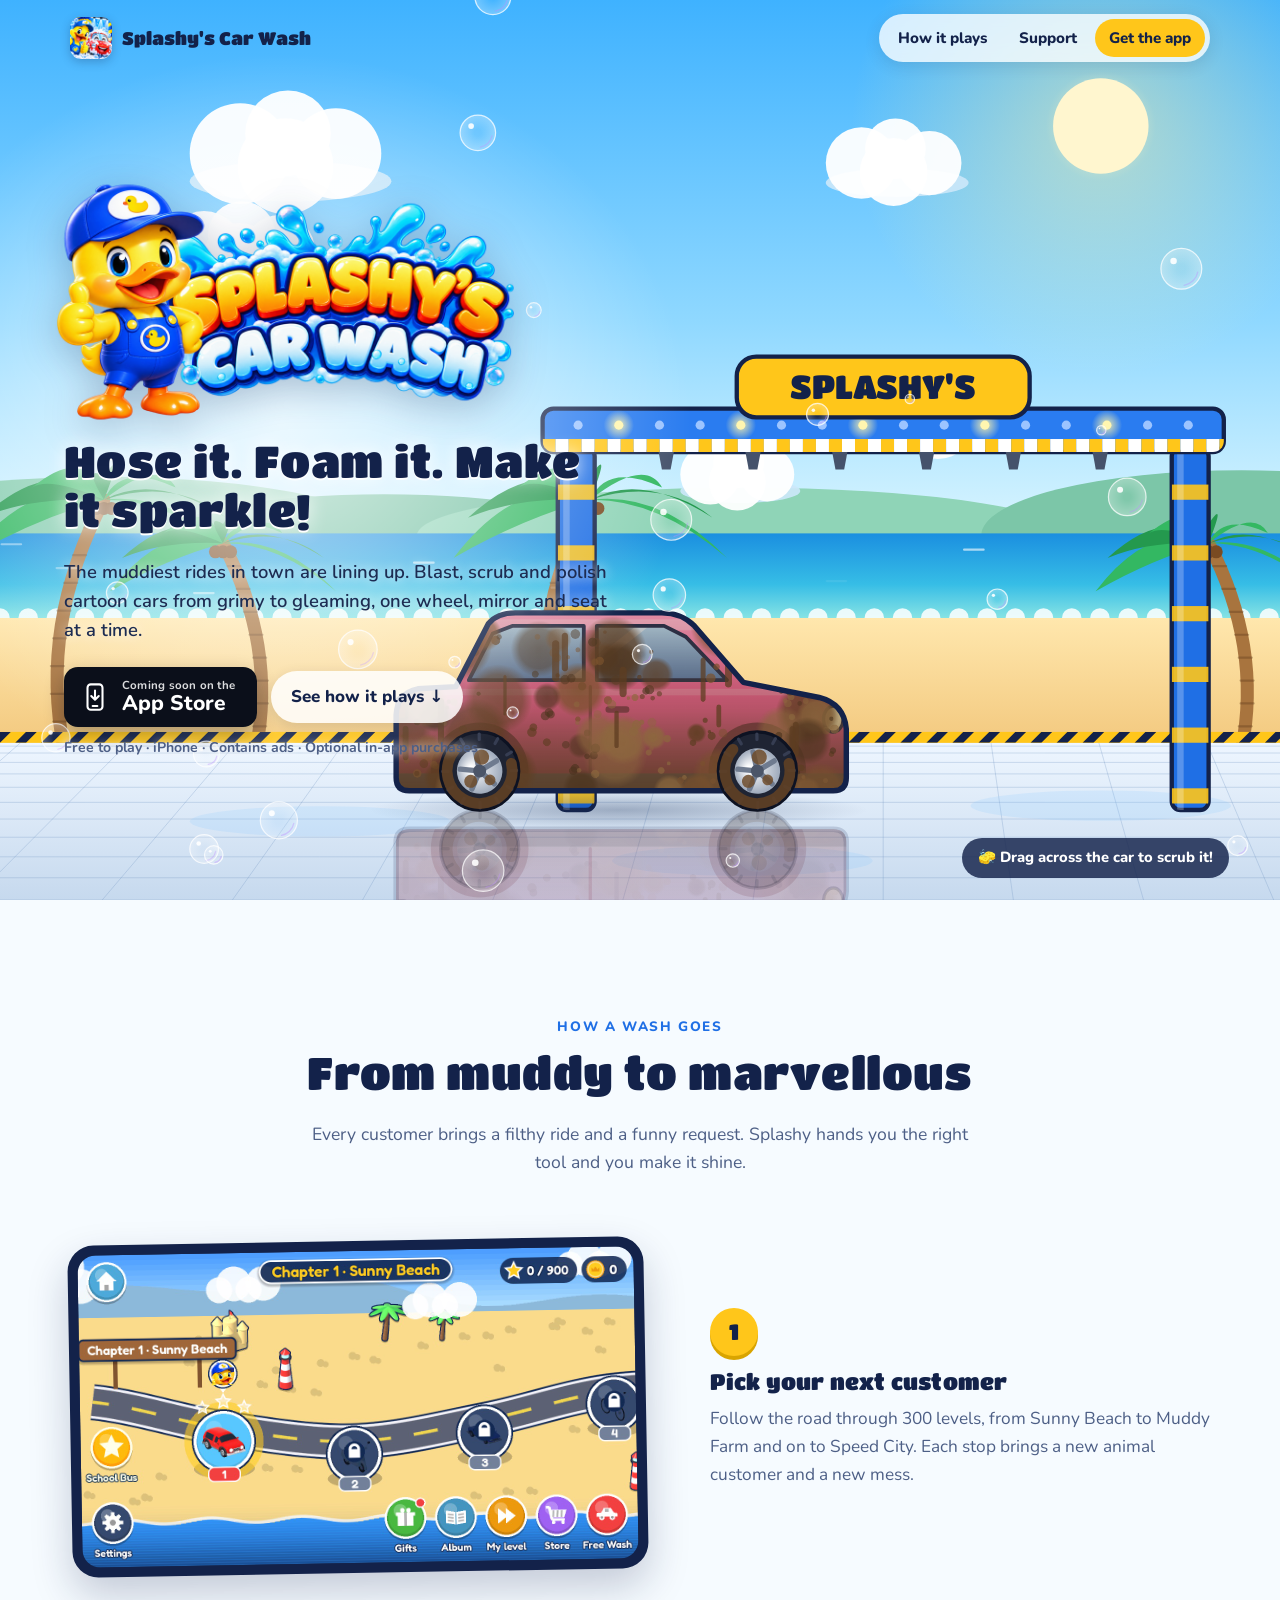
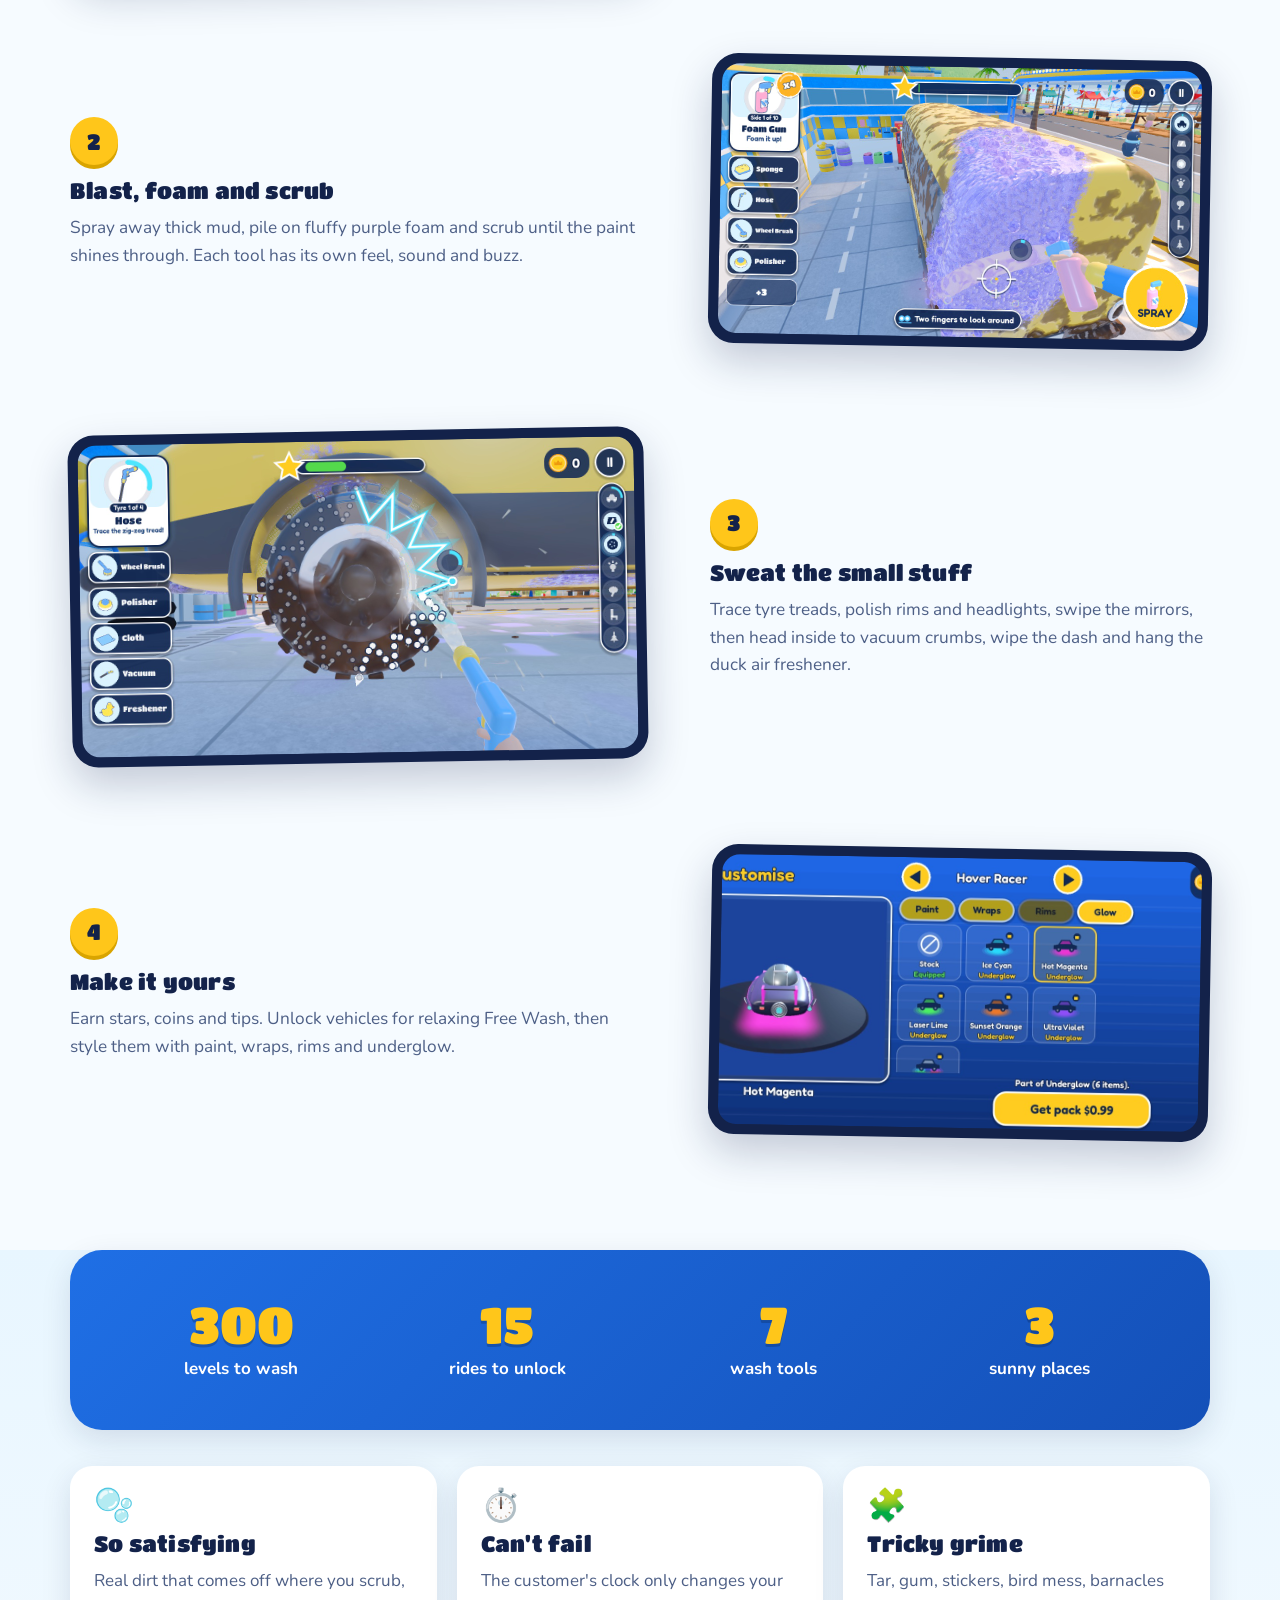
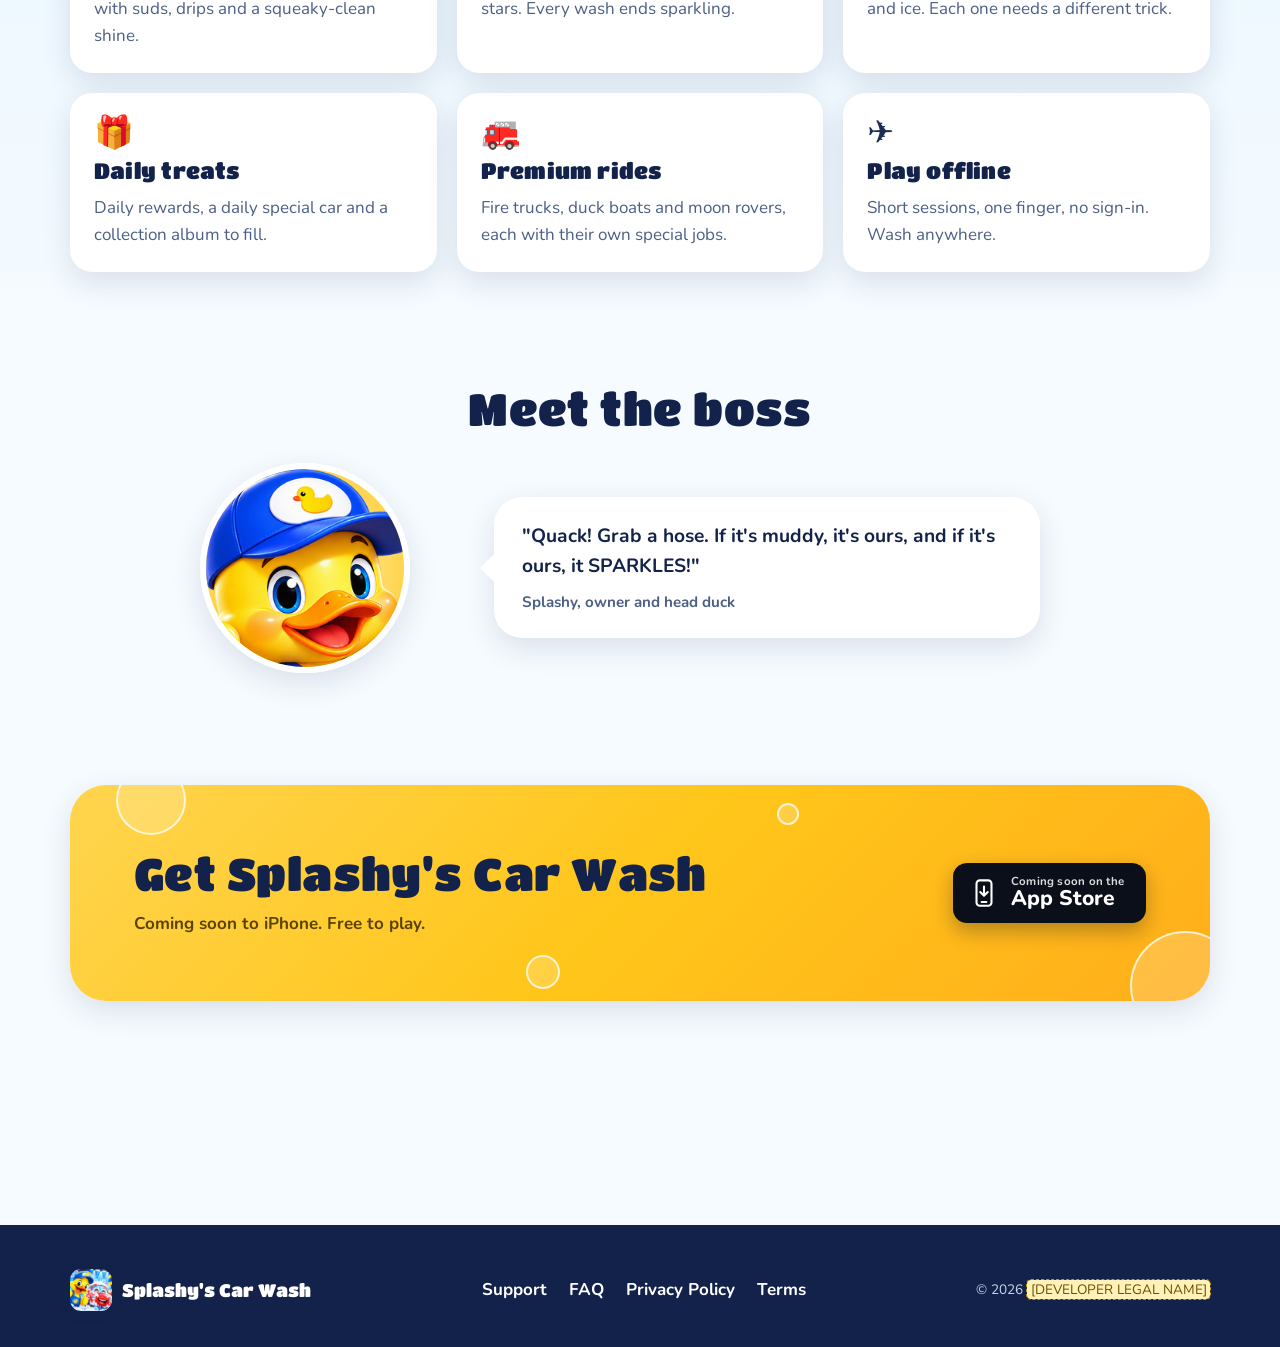
==== index.html @ 8ca3194f "Splashy's Car Wash site: landing, support, privacy, terms" ====
<!doctype html>
<html lang="en">
<head>
  <meta charset="utf-8">
  <meta name="viewport" content="width=device-width, initial-scale=1, viewport-fit=cover">
  <title>Splashy's Car Wash</title>
  <meta name="description" content="Hose, foam and scrub muddy cartoon cars until they sparkle. 300 levels, funny animal customers and a rubber-duck boss who loves a good shine. Coming soon to iPhone.">
  <meta name="theme-color" content="#3fb2ff">
  <meta property="og:type" content="website">
  <meta property="og:title" content="Splashy's Car Wash">
  <meta property="og:description" content="Hose, foam and scrub muddy cartoon cars until they sparkle. Coming soon to iPhone.">
  <meta property="og:image" content="/assets/img/shot-title.jpg">
  <meta name="twitter:card" content="summary_large_image">
  <!-- When the app is live, add: <meta name="apple-itunes-app" content="app-id=YOUR_APP_ID"> -->
  <link rel="icon" href="assets/img/favicon-64.png" type="image/png">
  <link rel="apple-touch-icon" href="assets/img/app-icon-180.png">
  <link rel="preconnect" href="https://fonts.googleapis.com">
  <link rel="preconnect" href="https://fonts.gstatic.com" crossorigin>
  <link href="https://fonts.googleapis.com/css2?family=Nunito:wght@600;700;800&family=Titan+One&display=swap" rel="stylesheet">
  <link rel="stylesheet" href="assets/css/site.css">
</head>
<body>
  <a class="skip" href="#main">Skip to content</a>

  <header class="site-header">
    <div class="wrap">
      <a class="brand" href="./"><img src="assets/img/app-icon-180.png" alt="" width="42" height="42"><span>Splashy's Car Wash</span></a>
      <nav class="nav" aria-label="Main">
        <a class="nav-hide-sm" href="#how">How it plays</a>
        <a href="support.html">Support</a>
        <a class="nav-cta" href="#get">Get the app</a>
      </nav>
    </div>
  </header>

  <main id="main">
    <!-- HERO: the <canvas> is an animated, interactive car wash (assets/js/wash.js) -->
    <section class="hero" aria-labelledby="hero-title">
      <canvas id="wash-scene" aria-hidden="true"></canvas>
      <div class="hero__content">
        <img class="hero__logo" src="assets/img/logo.png" width="960" height="540" alt="Splashy's Car Wash, with Splashy the rubber duck giving a thumbs up">
        <h1 id="hero-title">Hose it. Foam it. Make it sparkle!</h1>
        <p class="hero__lead">The muddiest rides in town are lining up. Blast, scrub and polish cartoon cars from grimy to gleaming, one wheel, mirror and seat at a time.</p>
        <div class="cta-row">
          <!-- PLACEHOLDER: replace with Apple's official "Download on the App Store" badge
               and set href to https://apps.apple.com/app/idYOUR_APP_ID once the app is live. -->
          <a class="store-btn" href="#get" aria-label="Coming soon on the App Store">
            <svg viewBox="0 0 32 32" aria-hidden="true" fill="none" stroke="currentColor" stroke-width="2.2" stroke-linecap="round" stroke-linejoin="round"><rect x="8" y="2.5" width="16" height="27" rx="3.5"/><path d="M16 9v10m-4-4 4 4 4-4M13.5 25.5h5"/></svg>
            <span><small>Coming soon on the</small><strong>App Store</strong></span>
          </a>
          <a class="btn-ghost" href="#how">See how it plays ↓</a>
        </div>
        <p class="meta">Free to play · iPhone · Contains ads · Optional in-app purchases</p>
      </div>
      <div class="scrub-hint" aria-hidden="true">🧽 Drag across the car to scrub it!</div>
    </section>

    <section class="section" id="how" aria-labelledby="how-title">
      <div class="wrap">
        <div class="section-head">
          <span class="eyebrow">How a wash goes</span>
          <h2 id="how-title">From muddy to marvellous</h2>
          <p>Every customer brings a filthy ride and a funny request. Splashy hands you the right tool and you make it shine.</p>
        </div>
        <div class="flow">
          <article class="step">
            <figure class="step__shot"><img src="assets/img/shot-map.jpg" width="1280" height="720" alt="The level map: a winding beach road with level 1 unlocked and Splashy's pin" loading="lazy"></figure>
            <div>
              <div class="step__num">1</div>
              <h3>Pick your next customer</h3>
              <p>Follow the road through 300 levels, from Sunny Beach to Muddy Farm and on to Speed City. Each stop brings a new animal customer and a new mess.</p>
            </div>
          </article>
          <article class="step">
            <figure class="step__shot"><img src="assets/img/shot-foam.jpg" width="1280" height="720" alt="Spraying purple foam over a muddy school bus" loading="lazy"></figure>
            <div>
              <div class="step__num">2</div>
              <h3>Blast, foam and scrub</h3>
              <p>Spray away thick mud, pile on fluffy purple foam and scrub until the paint shines through. Each tool has its own feel, sound and buzz.</p>
            </div>
          </article>
          <article class="step">
            <figure class="step__shot"><img src="assets/img/shot-wheel.jpg" width="1280" height="720" alt="Tracing a zig-zag tyre tread with the hose in a close-up" loading="lazy"></figure>
            <div>
              <div class="step__num">3</div>
              <h3>Sweat the small stuff</h3>
              <p>Trace tyre treads, polish rims and headlights, swipe the mirrors, then head inside to vacuum crumbs, wipe the dash and hang the duck air freshener.</p>
            </div>
          </article>
          <article class="step">
            <figure class="step__shot"><img src="assets/img/shot-style.jpg" width="1280" height="720" alt="The customise screen with a hover racer glowing hot magenta" loading="lazy"></figure>
            <div>
              <div class="step__num">4</div>
              <h3>Make it yours</h3>
              <p>Earn stars, coins and tips. Unlock vehicles for relaxing Free Wash, then style them with paint, wraps, rims and underglow.</p>
            </div>
          </article>
        </div>
      </div>
    </section>

    <section class="section section--tint" aria-label="At a glance">
      <div class="wrap">
        <div class="stats">
          <div class="stat"><b>300</b><span>levels to wash</span></div>
          <div class="stat"><b>15</b><span>rides to unlock</span></div>
          <div class="stat"><b>7</b><span>wash tools</span></div>
          <div class="stat"><b>3</b><span>sunny places</span></div>
        </div>
        <div class="features">
          <div class="feature"><div class="ico">🫧</div><h3>So satisfying</h3><p>Real dirt that comes off where you scrub, with suds, drips and a squeaky-clean shine.</p></div>
          <div class="feature"><div class="ico">⏱️</div><h3>Can't fail</h3><p>The customer's clock only changes your stars. Every wash ends sparkling.</p></div>
          <div class="feature"><div class="ico">🧩</div><h3>Tricky grime</h3><p>Tar, gum, stickers, bird mess, barnacles and ice. Each one needs a different trick.</p></div>
          <div class="feature"><div class="ico">🎁</div><h3>Daily treats</h3><p>Daily rewards, a daily special car and a collection album to fill.</p></div>
          <div class="feature"><div class="ico">🚒</div><h3>Premium rides</h3><p>Fire trucks, duck boats and moon rovers, each with their own special jobs.</p></div>
          <div class="feature"><div class="ico">✈️</div><h3>Play offline</h3><p>Short sessions, one finger, no sign-in. Wash anywhere.</p></div>
        </div>
      </div>
    </section>

    <section class="section" aria-labelledby="splashy-title">
      <div class="wrap">
        <h2 id="splashy-title" class="section-head" style="margin-bottom:28px">Meet the boss</h2>
        <div class="splashy">
          <img src="assets/img/splashy.png" width="256" height="256" alt="Splashy, a yellow rubber duck in a blue cap and overalls" loading="lazy">
          <blockquote class="bubble">"Quack! Grab a hose. If it's muddy, it's ours, and if it's ours, it SPARKLES!"<cite>Splashy, owner and head duck</cite></blockquote>
        </div>
      </div>
    </section>

    <section class="section" id="get" aria-labelledby="get-title">
      <div class="wrap">
        <div class="cta-band">
          <div class="bubbles" aria-hidden="true">
            <i style="width:70px;height:70px;left:4%;top:-20px"></i><i style="width:34px;height:34px;left:40%;bottom:12px"></i><i style="width:110px;height:110px;right:-30px;bottom:-40px"></i><i style="width:22px;height:22px;left:62%;top:18px"></i>
          </div>
          <div>
            <h2 id="get-title">Get Splashy's Car Wash</h2>
            <p>Coming soon to iPhone. Free to play.</p>
          </div>
          <!-- PLACEHOLDER: same official badge + App Store link as the hero. -->
          <a class="store-btn" href="#get" aria-label="Coming soon on the App Store">
            <svg viewBox="0 0 32 32" aria-hidden="true" fill="none" stroke="currentColor" stroke-width="2.2" stroke-linecap="round" stroke-linejoin="round"><rect x="8" y="2.5" width="16" height="27" rx="3.5"/><path d="M16 9v10m-4-4 4 4 4-4M13.5 25.5h5"/></svg>
            <span><small>Coming soon on the</small><strong>App Store</strong></span>
          </a>
        </div>
      </div>
    </section>
  </main>

  <footer class="site-footer">
    <div class="wrap">
      <div class="brand" style="color:#fff"><img src="assets/img/app-icon-180.png" alt="" width="42" height="42"><span>Splashy's Car Wash</span></div>
      <nav class="footer-links" aria-label="Footer">
        <a href="support.html">Support</a>
        <a href="support.html#faq">FAQ</a>
        <a href="support.html#privacy">Privacy Policy</a>
        <a href="support.html#terms">Terms</a>
      </nav>
      <small>© 2026 <span class="todo">[DEVELOPER LEGAL NAME]</span></small>
    </div>
  </footer>

  <script src="assets/js/wash.js" defer></script>
</body>
</html>
---- assets/css/site.css ----
/* Splashy's Car Wash: marketing + support site. Shared by index.html and support.html. */

:root {
  --navy: #13224a;
  --ink: #1d2c52;
  --muted: #4d5f86;
  --blue: #1f6fe5;
  --blue-deep: #1450b8;
  --sky: #43b6ff;
  --sky-pale: #e8f6ff;
  --yellow: #ffc61a;
  --orange: #ff8a1f;
  --lilac: #b692f6;
  --paper: #f6fbff;
  --card: #ffffff;
  --line: #d6e5f5;
  --radius: 22px;
  --shadow: 0 10px 30px rgba(19, 34, 74, 0.12);
  --display: "Titan One", "Arial Rounded MT Bold", system-ui, sans-serif;
  --body: "Nunito", system-ui, -apple-system, "Segoe UI", sans-serif;
  color-scheme: light;
}

*, *::before, *::after { box-sizing: border-box; }
html { scroll-behavior: smooth; -webkit-text-size-adjust: 100%; }
@media (prefers-reduced-motion: reduce) { html { scroll-behavior: auto; } }
body {
  margin: 0;
  background: var(--paper);
  color: var(--ink);
  font: 17px/1.6 var(--body);
  overflow-x: hidden;
}
img { max-width: 100%; height: auto; display: block; }
a { color: var(--blue); }
a:hover { color: var(--blue-deep); }
h1, h2, h3 { font-family: var(--display); font-weight: 400; color: var(--navy); line-height: 1.12; margin: 0 0 0.5em; letter-spacing: 0.01em; }
h2 { font-size: clamp(1.9rem, 4vw, 2.8rem); }
h3 { font-size: 1.35rem; }
p { margin: 0 0 1em; }
.wrap { width: min(1140px, 100% - 32px); margin-inline: auto; }
.skip { position: absolute; left: -999px; top: 8px; background: var(--navy); color: #fff; padding: 8px 14px; border-radius: 10px; z-index: 50; }
.skip:focus { left: 12px; }
:focus-visible { outline: 3px solid var(--orange); outline-offset: 3px; border-radius: 6px; }

/* Placeholder values to fill in before launch: grep for class="todo" */
.todo { background: #fff1b8; outline: 1px dashed #c99700; border-radius: 4px; padding: 0 0.25em; color: #6b4e00; }

/* ---------------------------------------------------------------- header */
.site-header {
  position: absolute; inset: 0 0 auto; z-index: 20; padding: 14px 0;
}
.site-header--solid { position: sticky; top: 0; background: rgba(246, 251, 255, 0.9); backdrop-filter: blur(10px); -webkit-backdrop-filter: blur(10px); border-bottom: 1px solid var(--line); padding: 10px 0; }
.site-header .wrap { display: flex; align-items: center; justify-content: space-between; gap: 12px; }
.brand { display: inline-flex; align-items: center; gap: 10px; text-decoration: none; color: var(--navy); font-family: var(--display); font-size: 1.15rem; }
.brand img { width: 42px; height: 42px; border-radius: 11px; box-shadow: 0 3px 10px rgba(19, 34, 74, 0.25); }
.nav { display: flex; align-items: center; gap: 4px; background: rgba(255, 255, 255, 0.78); backdrop-filter: blur(8px); -webkit-backdrop-filter: blur(8px); border-radius: 999px; padding: 5px; box-shadow: 0 4px 16px rgba(19, 34, 74, 0.12); }
.nav a { text-decoration: none; color: var(--navy); font-weight: 800; font-size: 0.95rem; padding: 7px 14px; border-radius: 999px; }
.nav a:hover, .nav a[aria-current="page"] { background: var(--sky-pale); }
.nav .nav-cta { background: var(--yellow); }
.nav .nav-cta:hover { background: #ffd54f; }
.nav a { white-space: nowrap; }
@media (max-width: 560px) {
  .brand span { display: none; }
  .nav a { padding: 7px 11px; font-size: 0.9rem; }
  .nav .nav-hide-sm { display: none; }
}

/* ---------------------------------------------------------------- hero */
.hero {
  position: relative;
  isolation: isolate;
  overflow: hidden;
  min-height: max(100svh, 660px);
  display: flex;
  align-items: center;
  background: linear-gradient(#3fb2ff, #d9f5ff 62%, #eef6ff);
  touch-action: pan-y;
}
.hero canvas { position: absolute; inset: 0; width: 100%; height: 100%; z-index: -2; display: block; }
.hero::before {
  content: ""; position: absolute; z-index: -1; pointer-events: none;
  left: -10vw; top: 6%; width: 64vw; height: 82%;
  background: radial-gradient(closest-side, rgba(255, 255, 255, 0.72), rgba(255, 255, 255, 0));
}
.hero__content { width: min(560px, 46vw); margin-left: max(16px, 5vw); padding: 104px 0 72px; }
.hero__logo { width: min(460px, 100%); margin: 0 0 6px -10px; filter: drop-shadow(0 8px 18px rgba(19, 34, 74, 0.25)); }
.hero h1 { font-size: clamp(2rem, 3.4vw, 3.1rem); text-shadow: 0 2px 0 #fff, 0 0 18px rgba(255, 255, 255, 0.9); }
.hero__lead { font-size: 1.15rem; font-weight: 600; color: var(--ink); max-width: 30em; text-shadow: 0 0 12px rgba(255, 255, 255, 0.95); }
.cta-row { display: flex; flex-wrap: wrap; align-items: center; gap: 14px; margin: 22px 0 10px; }
.meta { font-size: 0.88rem; font-weight: 700; color: var(--muted); text-shadow: 0 0 10px #fff; margin: 0; }
.scrub-hint {
  position: absolute; right: 4vw; bottom: 22px; z-index: 2; pointer-events: none;
  background: rgba(19, 34, 74, 0.82); color: #fff; font-weight: 800; font-size: 0.92rem;
  padding: 8px 16px; border-radius: 999px; transition: opacity 0.6s;
}
.hero.is-scrubbed .scrub-hint { opacity: 0; }

@media (max-width: 819px) {
  .hero { align-items: flex-start; min-height: 0; padding-bottom: clamp(360px, 72vw, 480px); }
  .hero::before { left: -20vw; top: 0; width: 140vw; height: 62%; }
  .hero__content { width: auto; margin: 0 16px; padding: 72px 0 0; text-align: center; }
  .hero__logo { margin: 0 auto 2px; width: min(290px, 78%); }
  .hero h1 { font-size: clamp(1.7rem, 7vw, 2.3rem); margin-bottom: 0.35em; }
  .hero__lead { margin-inline: auto; font-size: 1rem; line-height: 1.5; margin-bottom: 0; }
  .cta-row { justify-content: center; margin: 16px 0 8px; }
  .cta-row .btn-ghost { display: none; }
  .meta { font-size: 0.8rem; }
  .scrub-hint { right: 50%; transform: translateX(50%); bottom: 12px; font-size: 0.82rem; white-space: nowrap; }
}

/* ---------------------------------------------------------------- buttons */
/* Placeholder App Store button. Swap for Apple's official badge before launch:
   https://developer.apple.com/app-store/marketing/guidelines/ */
.store-btn {
  display: inline-flex; align-items: center; gap: 12px;
  background: #0b0f1a; color: #fff; text-decoration: none;
  padding: 10px 22px 10px 16px; border-radius: 14px; min-height: 60px;
  box-shadow: 0 8px 20px rgba(11, 15, 26, 0.3);
  transition: transform 0.15s, box-shadow 0.15s;
}
.store-btn:hover { color: #fff; transform: translateY(-2px); box-shadow: 0 12px 26px rgba(11, 15, 26, 0.35); }
.store-btn svg { width: 30px; height: 30px; flex: none; }
.store-btn small { display: block; font-size: 0.72rem; font-weight: 700; opacity: 0.85; line-height: 1.1; letter-spacing: 0.02em; }
.store-btn strong { display: block; font-size: 1.32rem; line-height: 1.1; font-weight: 800; }
.btn-ghost {
  display: inline-flex; align-items: center; gap: 8px; min-height: 52px; padding: 0 20px;
  border-radius: 999px; background: rgba(255, 255, 255, 0.85); color: var(--navy);
  font-weight: 800; text-decoration: none; box-shadow: 0 4px 14px rgba(19, 34, 74, 0.12);
}
.btn-ghost:hover { background: #fff; color: var(--navy); }

/* ---------------------------------------------------------------- sections */
.section { padding: clamp(64px, 9vw, 112px) 0; }
.section--tint { background: linear-gradient(180deg, var(--sky-pale), var(--paper)); }
.eyebrow { display: inline-block; font-weight: 800; font-size: 0.85rem; letter-spacing: 0.12em; text-transform: uppercase; color: var(--blue); margin-bottom: 10px; }
.section-head { text-align: center; max-width: 40em; margin: 0 auto clamp(36px, 6vw, 64px); }
.section-head p { color: var(--muted); font-size: 1.1rem; }

.flow { display: grid; gap: clamp(40px, 7vw, 84px); }
.step { display: grid; grid-template-columns: 1.15fr 1fr; gap: clamp(24px, 5vw, 64px); align-items: center; }
.step:nth-child(even) .step__shot { order: 2; }
.step__shot {
  margin: 0;
  border-radius: 26px; overflow: hidden; background: var(--navy); padding: 10px;
  box-shadow: 0 18px 40px rgba(19, 34, 74, 0.22); transform: rotate(-1deg);
}
.step:nth-child(even) .step__shot { transform: rotate(1deg); }
.step__shot img { border-radius: 18px; aspect-ratio: 16 / 9; object-fit: cover; width: 100%; }
.step__num {
  display: inline-grid; place-items: center; width: 48px; height: 48px; border-radius: 50%;
  background: var(--yellow); color: var(--navy); font-family: var(--display); font-size: 1.4rem;
  box-shadow: 0 4px 0 #d9a400; margin-bottom: 14px;
}
.step p { color: var(--muted); font-size: 1.08rem; }
@media (max-width: 819px) {
  .step { grid-template-columns: 1fr; }
  .step:nth-child(even) .step__shot { order: 0; }
}

.stats { background: linear-gradient(135deg, var(--blue), var(--blue-deep)); color: #fff; border-radius: 32px; padding: clamp(28px, 5vw, 48px); display: grid; grid-template-columns: repeat(4, 1fr); gap: 20px; box-shadow: var(--shadow); }
.stat { text-align: center; }
.stat b { display: block; font-family: var(--display); font-weight: 400; font-size: clamp(2.2rem, 5vw, 3.2rem); color: var(--yellow); line-height: 1; margin-bottom: 6px; text-shadow: 0 3px 0 rgba(0, 0, 0, 0.18); }
.stat span { font-weight: 700; }
@media (max-width: 719px) { .stats { grid-template-columns: repeat(2, 1fr); } }

.features { display: grid; grid-template-columns: repeat(3, 1fr); gap: 20px; margin-top: 36px; }
.feature { background: var(--card); border-radius: var(--radius); padding: 24px; box-shadow: var(--shadow); }
.feature .ico { font-size: 2rem; line-height: 1; margin-bottom: 10px; }
.feature p { color: var(--muted); margin: 0; }
@media (max-width: 899px) { .features { grid-template-columns: 1fr 1fr; } }
@media (max-width: 599px) { .features { grid-template-columns: 1fr; } }

.splashy { display: grid; grid-template-columns: auto 1fr; gap: clamp(20px, 4vw, 44px); align-items: center; max-width: 880px; margin: 0 auto; }
.splashy img { width: clamp(140px, 22vw, 210px); border-radius: 50%; background: radial-gradient(#fff6c9, var(--yellow)); border: 6px solid #fff; box-shadow: var(--shadow); }
.bubble { position: relative; background: #fff; border-radius: 28px; padding: 24px 28px; box-shadow: var(--shadow); font-size: 1.2rem; font-weight: 700; color: var(--navy); }
.bubble::before { content: ""; position: absolute; left: -14px; top: 50%; translate: 0 -50%; border: 14px solid transparent; border-left: 0; border-right-color: #fff; }
.bubble cite { display: block; margin-top: 8px; font-style: normal; font-size: 0.95rem; color: var(--muted); font-weight: 700; }
@media (max-width: 599px) {
  .splashy { grid-template-columns: 1fr; text-align: center; }
  .splashy img { margin: 0 auto; }
  .bubble::before { left: 50%; top: -14px; translate: -50% 0; border: 14px solid transparent; border-top: 0; border-bottom-color: #fff; }
}

.cta-band { background: linear-gradient(135deg, #ffd54f, var(--yellow) 50%, #ffae1a); border-radius: 36px; padding: clamp(32px, 6vw, 64px); display: grid; grid-template-columns: 1fr auto; align-items: center; gap: 24px; box-shadow: var(--shadow); position: relative; overflow: hidden; }
.cta-band h2 { margin-bottom: 0.25em; }
.cta-band p { margin: 0; font-weight: 700; color: #5a4300; }
.cta-band .bubbles { position: absolute; inset: 0; pointer-events: none; }
.cta-band .bubbles i { position: absolute; border-radius: 50%; border: 2px solid rgba(255, 255, 255, 0.75); background: rgba(255, 255, 255, 0.18); }
@media (max-width: 719px) { .cta-band { grid-template-columns: 1fr; text-align: center; } .cta-band .store-btn { justify-self: center; } }

/* ---------------------------------------------------------------- footer */
.site-footer { background: var(--navy); color: #c9d6f0; padding: 44px 0 36px; margin-top: clamp(64px, 9vw, 112px); }
.site-footer .wrap { display: flex; flex-wrap: wrap; align-items: center; justify-content: space-between; gap: 18px; }
.site-footer a { color: #fff; text-decoration: none; font-weight: 700; }
.site-footer a:hover { text-decoration: underline; color: #fff; }
.footer-links { display: flex; flex-wrap: wrap; gap: 8px 22px; }
.site-footer small { font-size: 0.85rem; }

/* ---------------------------------------------------------------- support page */
.page-hero { background: linear-gradient(180deg, #3fb2ff, #bfeaff 70%, var(--paper)); padding: clamp(48px, 8vw, 88px) 0 clamp(40px, 6vw, 64px); text-align: center; position: relative; overflow: hidden; }
.page-hero img { width: 120px; margin: 0 auto 12px; border-radius: 50%; background: radial-gradient(#fff6c9, var(--yellow)); border: 5px solid #fff; box-shadow: var(--shadow); }
.page-hero h1 { font-size: clamp(2.1rem, 5vw, 3.2rem); text-shadow: 0 2px 0 #fff; }
.page-hero p { font-size: 1.12rem; font-weight: 600; max-width: 34em; margin: 0 auto; }
.quick { display: grid; grid-template-columns: repeat(4, 1fr); gap: 16px; margin-top: -8px; }
.quick a { background: #fff; border-radius: var(--radius); padding: 20px; text-decoration: none; color: var(--navy); box-shadow: var(--shadow); font-weight: 800; transition: transform 0.15s; }
.quick a:hover { transform: translateY(-3px); color: var(--navy); }
.quick a .qi { display: block; font-size: 1.7rem; margin-bottom: 6px; }
.quick a small { display: block; font-weight: 600; color: var(--muted); font-size: 0.9rem; }
@media (max-width: 799px) { .quick { grid-template-columns: 1fr 1fr; } }

.contact-card { background: #fff; border-radius: 28px; padding: clamp(24px, 4vw, 40px); box-shadow: var(--shadow); display: grid; grid-template-columns: 1fr auto; gap: 20px; align-items: center; }
.contact-card ul { margin: 0.5em 0 0; padding-left: 1.2em; color: var(--muted); }
.btn-mail { display: inline-flex; align-items: center; min-height: 54px; padding: 0 26px; border-radius: 999px; background: var(--blue); color: #fff; font-weight: 800; text-decoration: none; box-shadow: 0 6px 0 var(--blue-deep); }
.btn-mail:hover { color: #fff; background: #2a7cf0; }
@media (max-width: 699px) { .contact-card { grid-template-columns: 1fr; } }

.faq { display: grid; gap: 12px; }
.faq details { background: #fff; border-radius: 18px; box-shadow: 0 4px 14px rgba(19, 34, 74, 0.08); border: 1px solid var(--line); }
.faq summary { cursor: pointer; list-style: none; padding: 18px 54px 18px 22px; font-weight: 800; color: var(--navy); position: relative; }
.faq summary::-webkit-details-marker { display: none; }
.faq summary::after { content: "+"; position: absolute; right: 20px; top: 50%; translate: 0 -50%; width: 28px; height: 28px; border-radius: 50%; background: var(--sky-pale); display: grid; place-items: center; font-size: 1.2rem; color: var(--blue); }
.faq details[open] summary::after { content: "−"; }
.faq .answer { padding: 0 22px 18px; color: var(--muted); }
.faq .answer p:last-child { margin-bottom: 0; }

.prose { max-width: 760px; margin-inline: auto; background: #fff; border-radius: 28px; padding: clamp(24px, 5vw, 52px); box-shadow: var(--shadow); }
.prose h2 { font-size: clamp(1.7rem, 3.4vw, 2.3rem); }
.prose h3 { margin-top: 1.6em; font-size: 1.2rem; }
.prose ul { padding-left: 1.3em; }
.prose li { margin-bottom: 0.35em; }
.prose .updated { color: var(--muted); font-weight: 700; font-size: 0.95rem; }
.tldr { background: var(--sky-pale); border-radius: 18px; padding: 18px 22px; margin: 1.2em 0 1.6em; }
.tldr ul { margin: 0; }
.section + .section { padding-top: 0; }
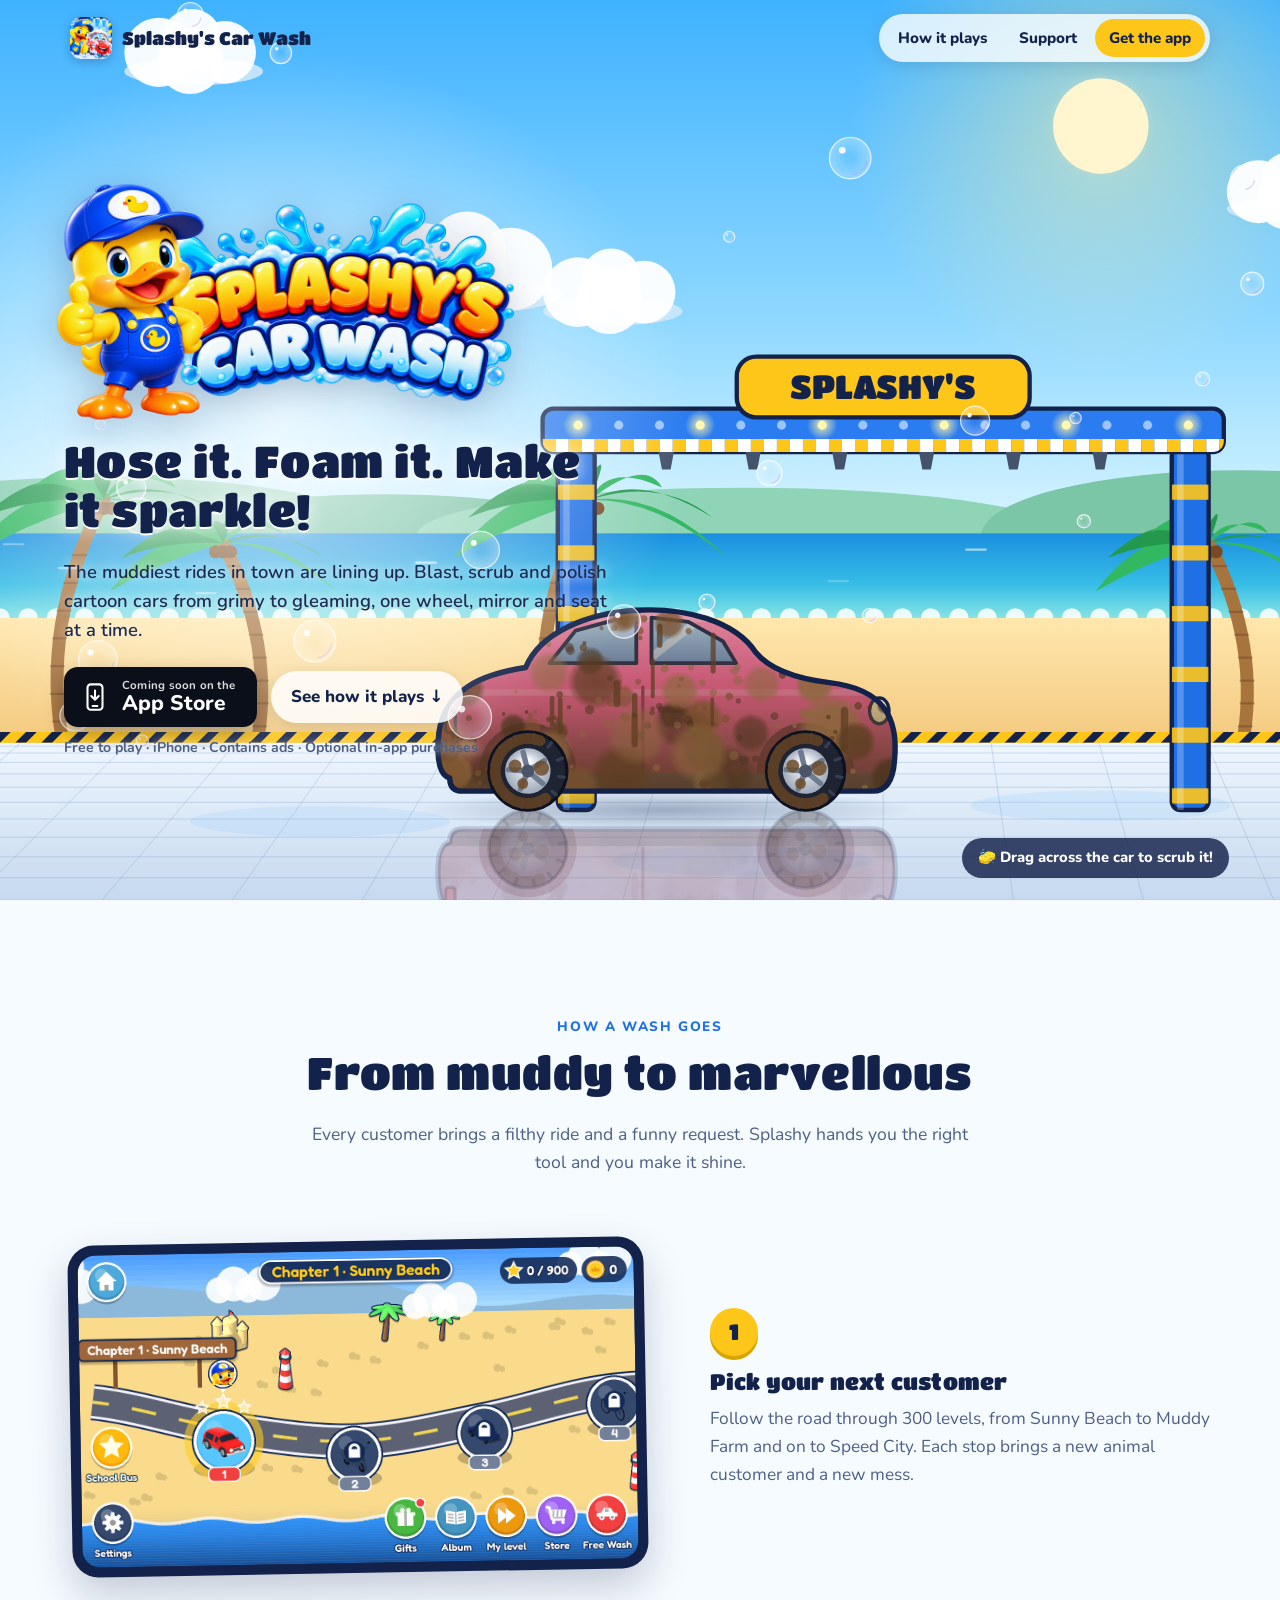
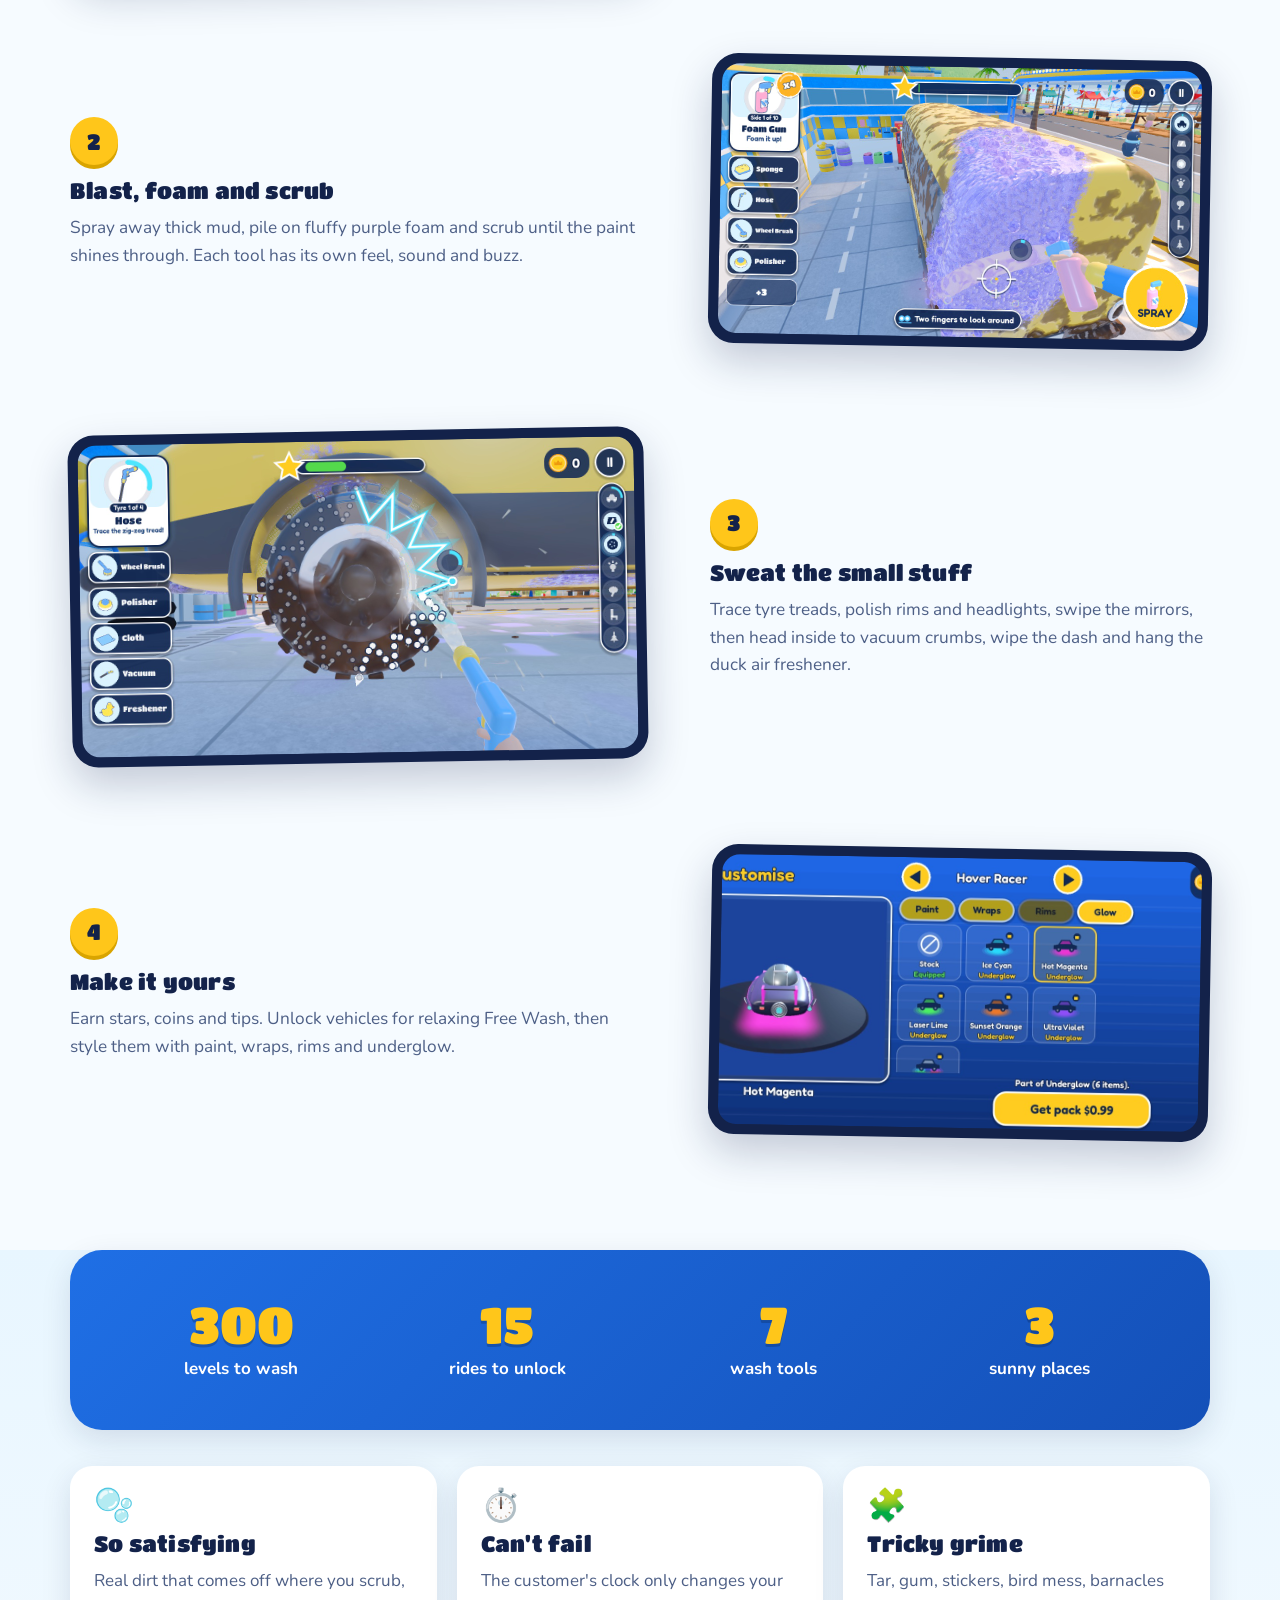
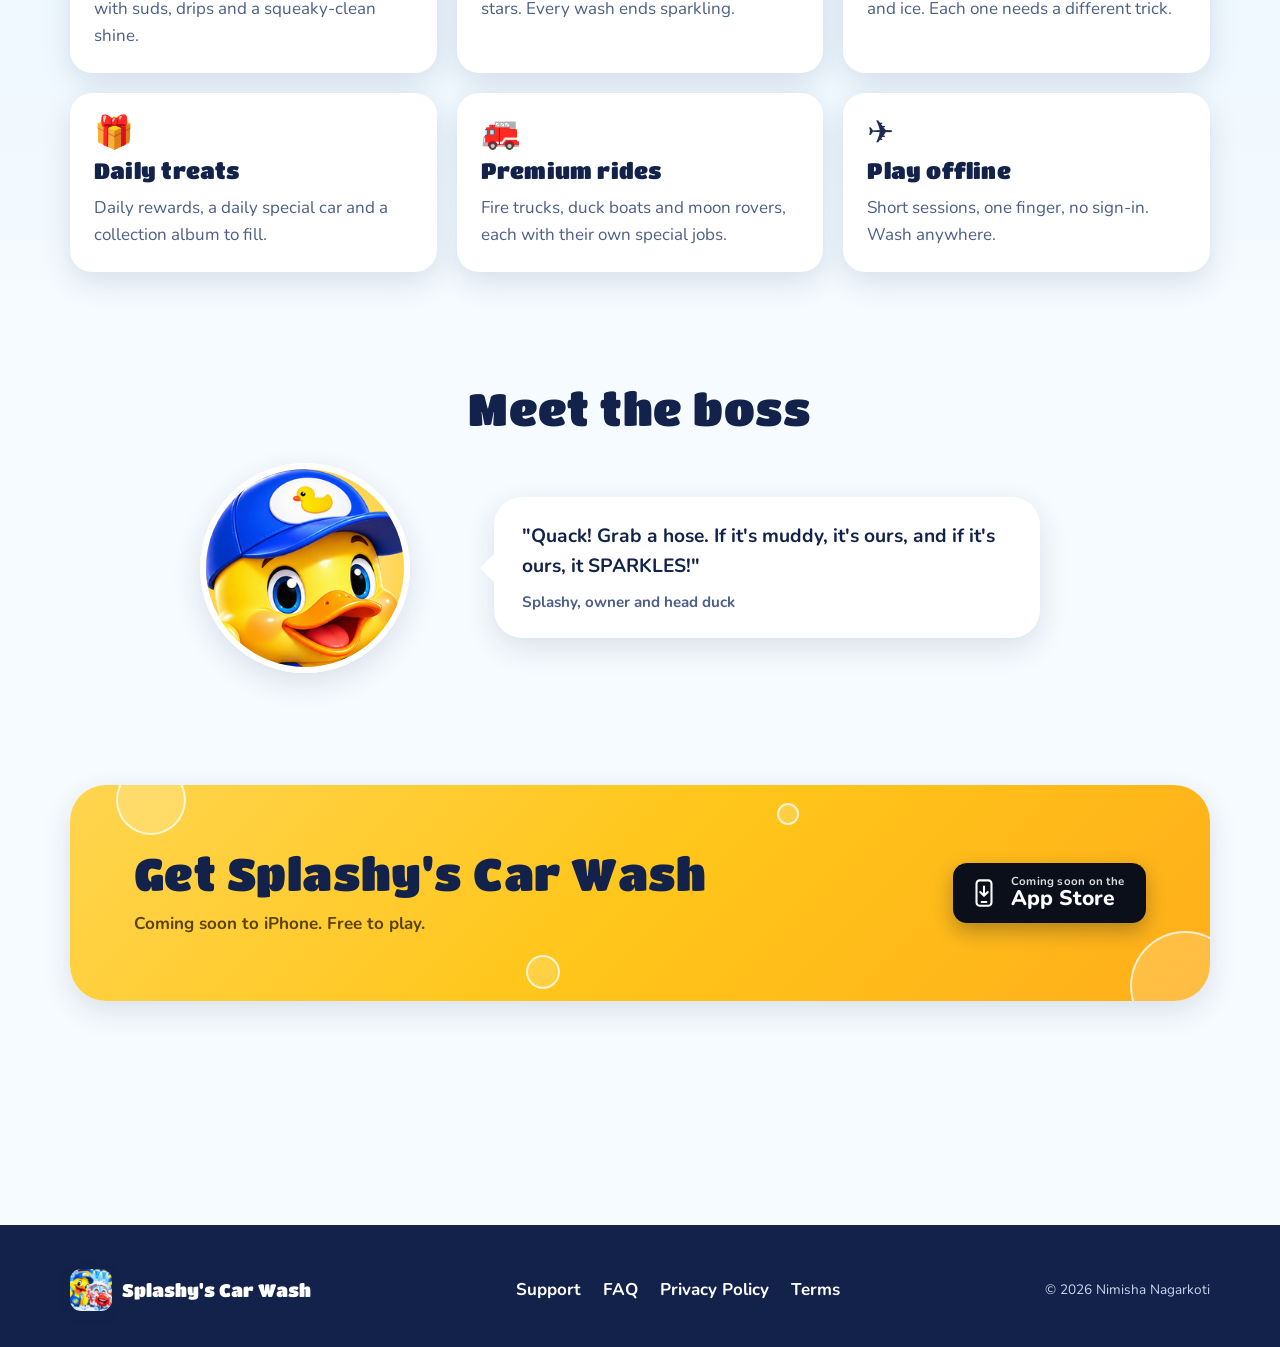
==== commit 55177f14: "Fill developer name, support email, app-ads.txt" ====
--- a/index.html
+++ b/index.html
@@ -157,7 +157,7 @@
         <a href="support.html#privacy">Privacy Policy</a>
         <a href="support.html#terms">Terms</a>
       </nav>
-      <small>© 2026 <span class="todo">[DEVELOPER LEGAL NAME]</span></small>
+      <small>© 2026 Nimisha Nagarkoti</small>
     </div>
   </footer>
 
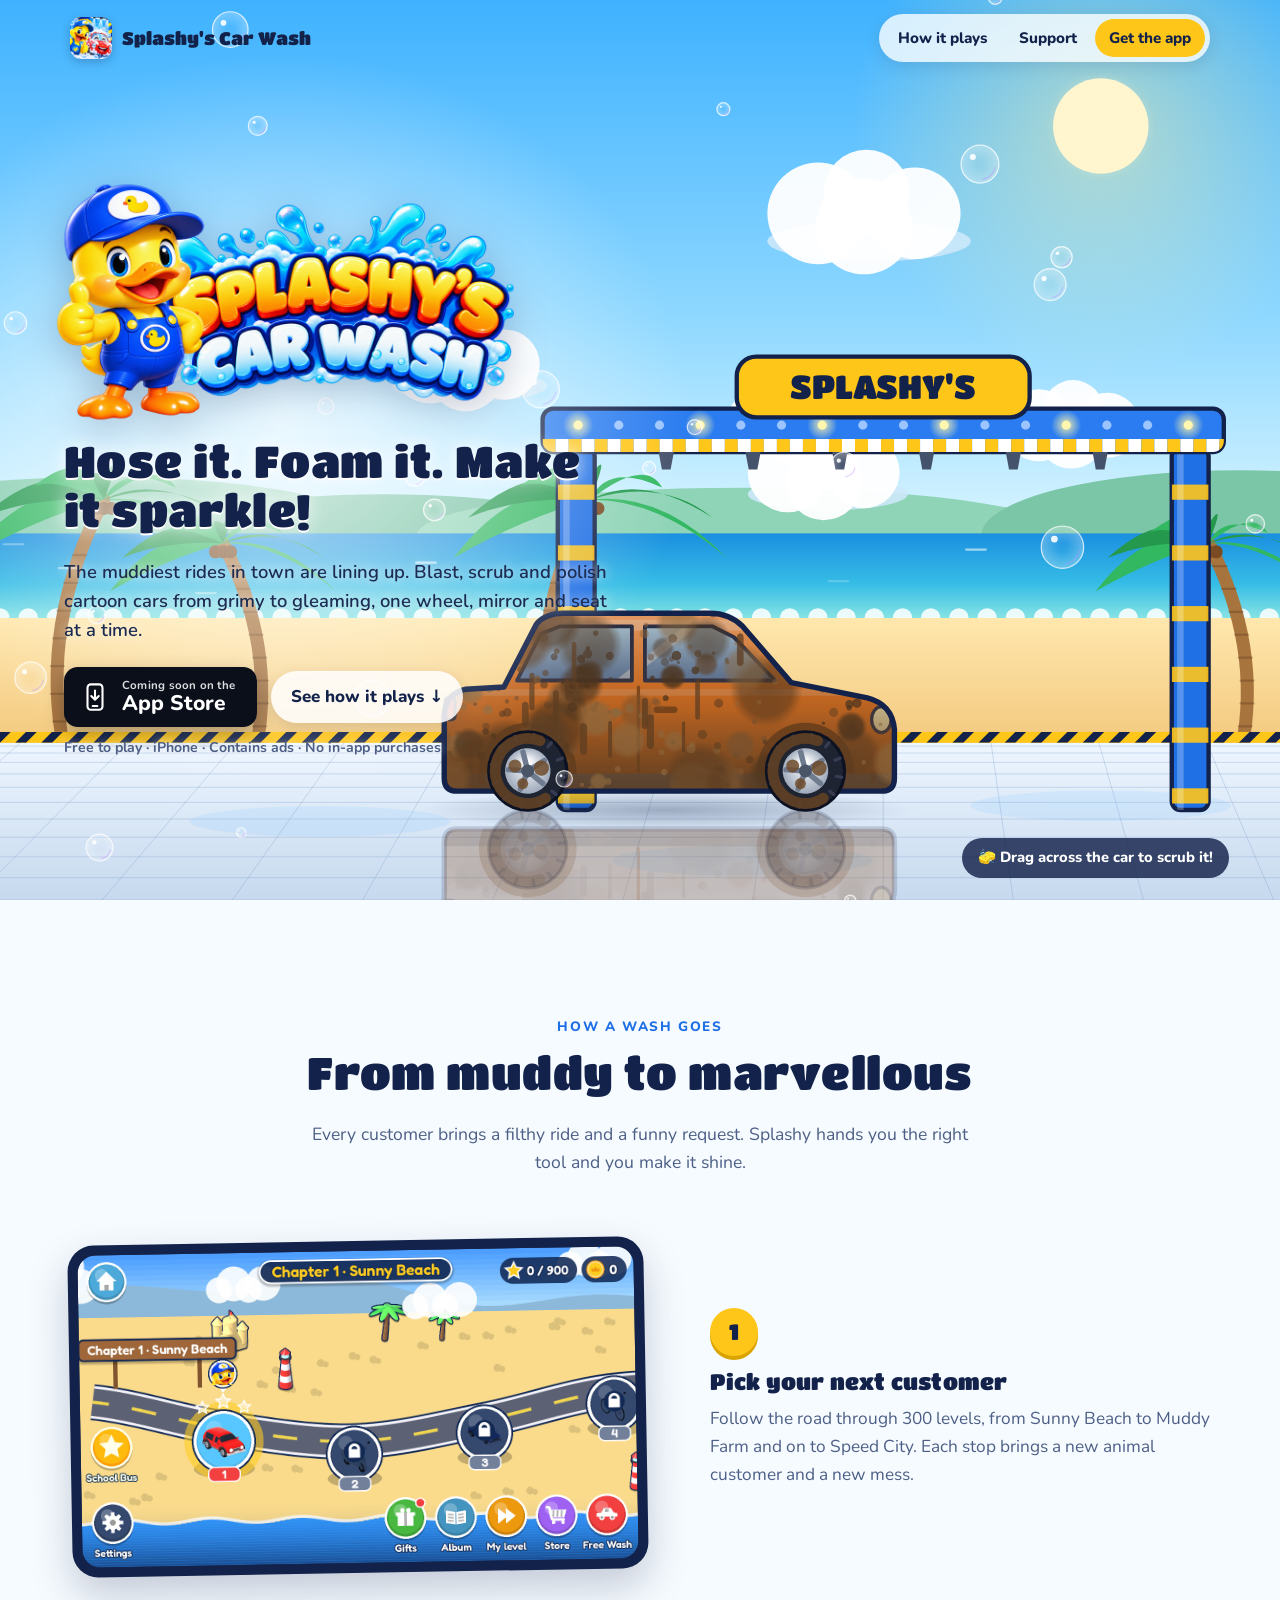
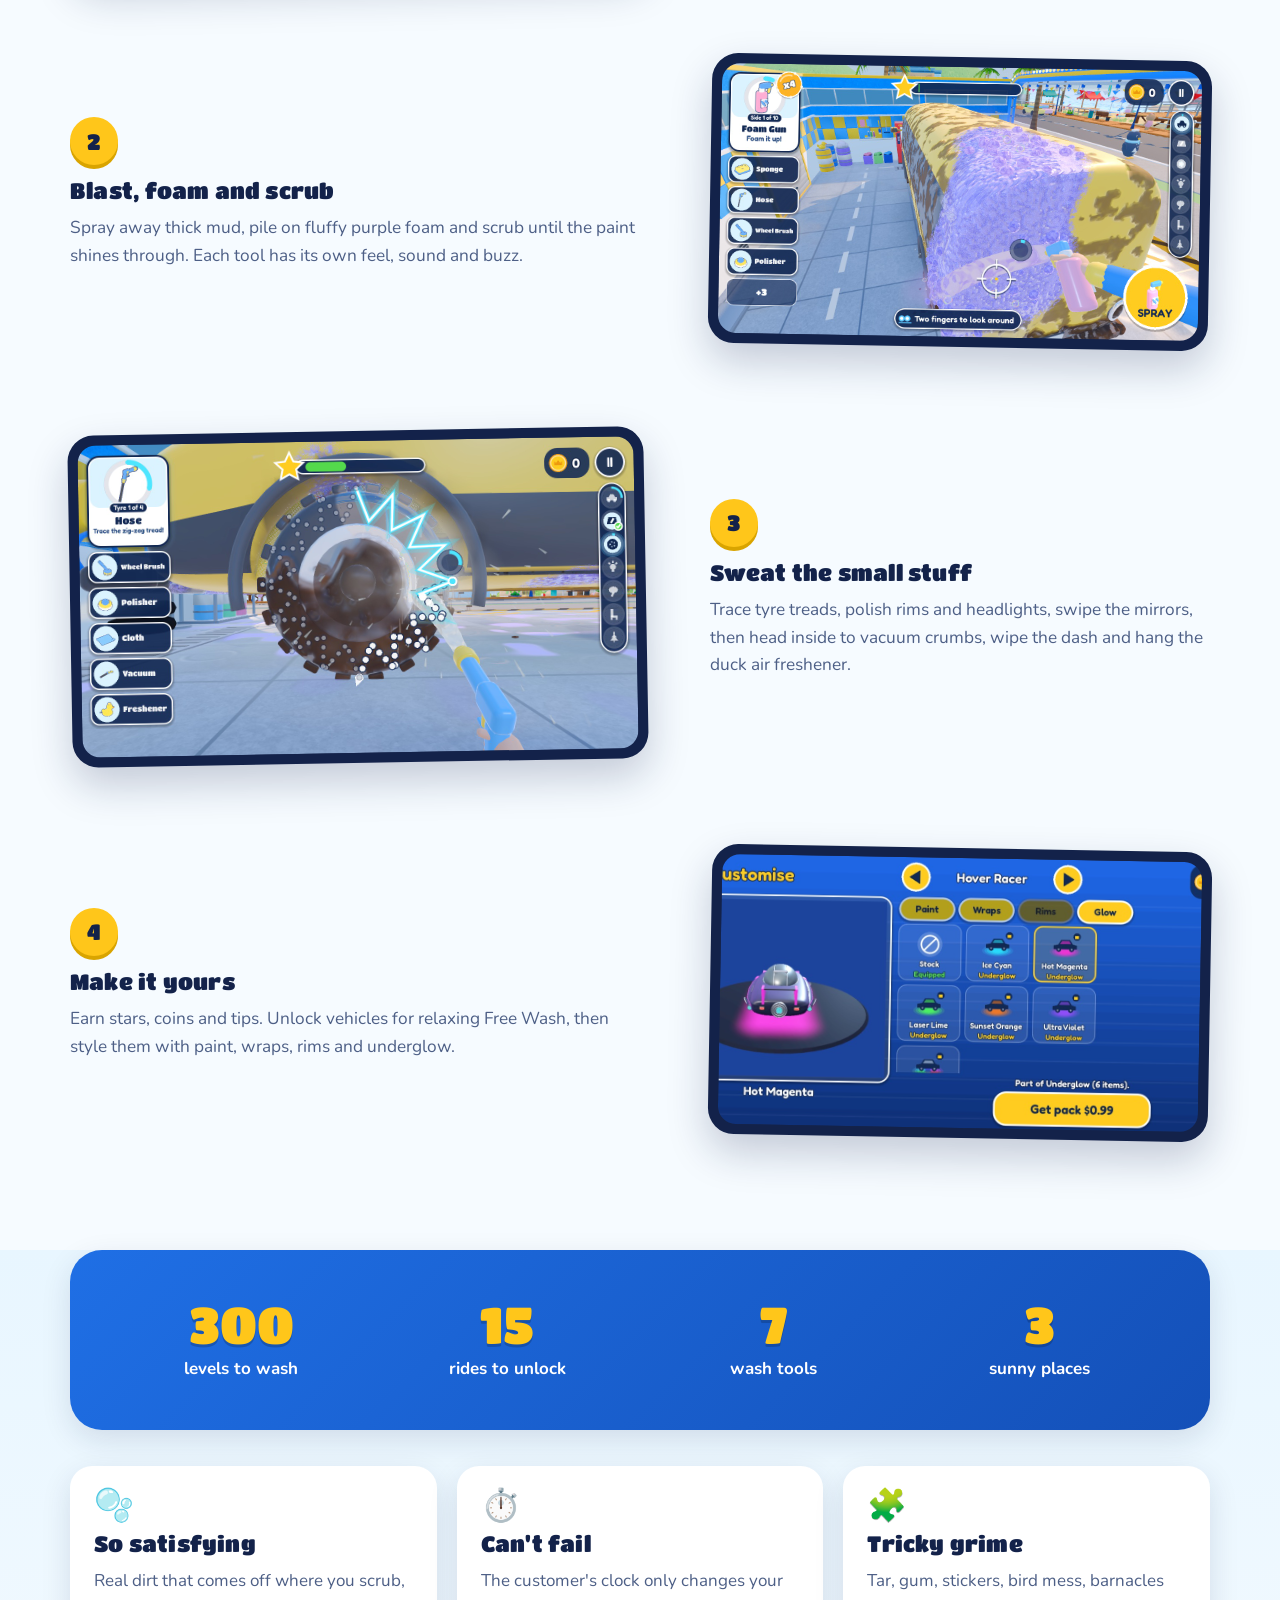
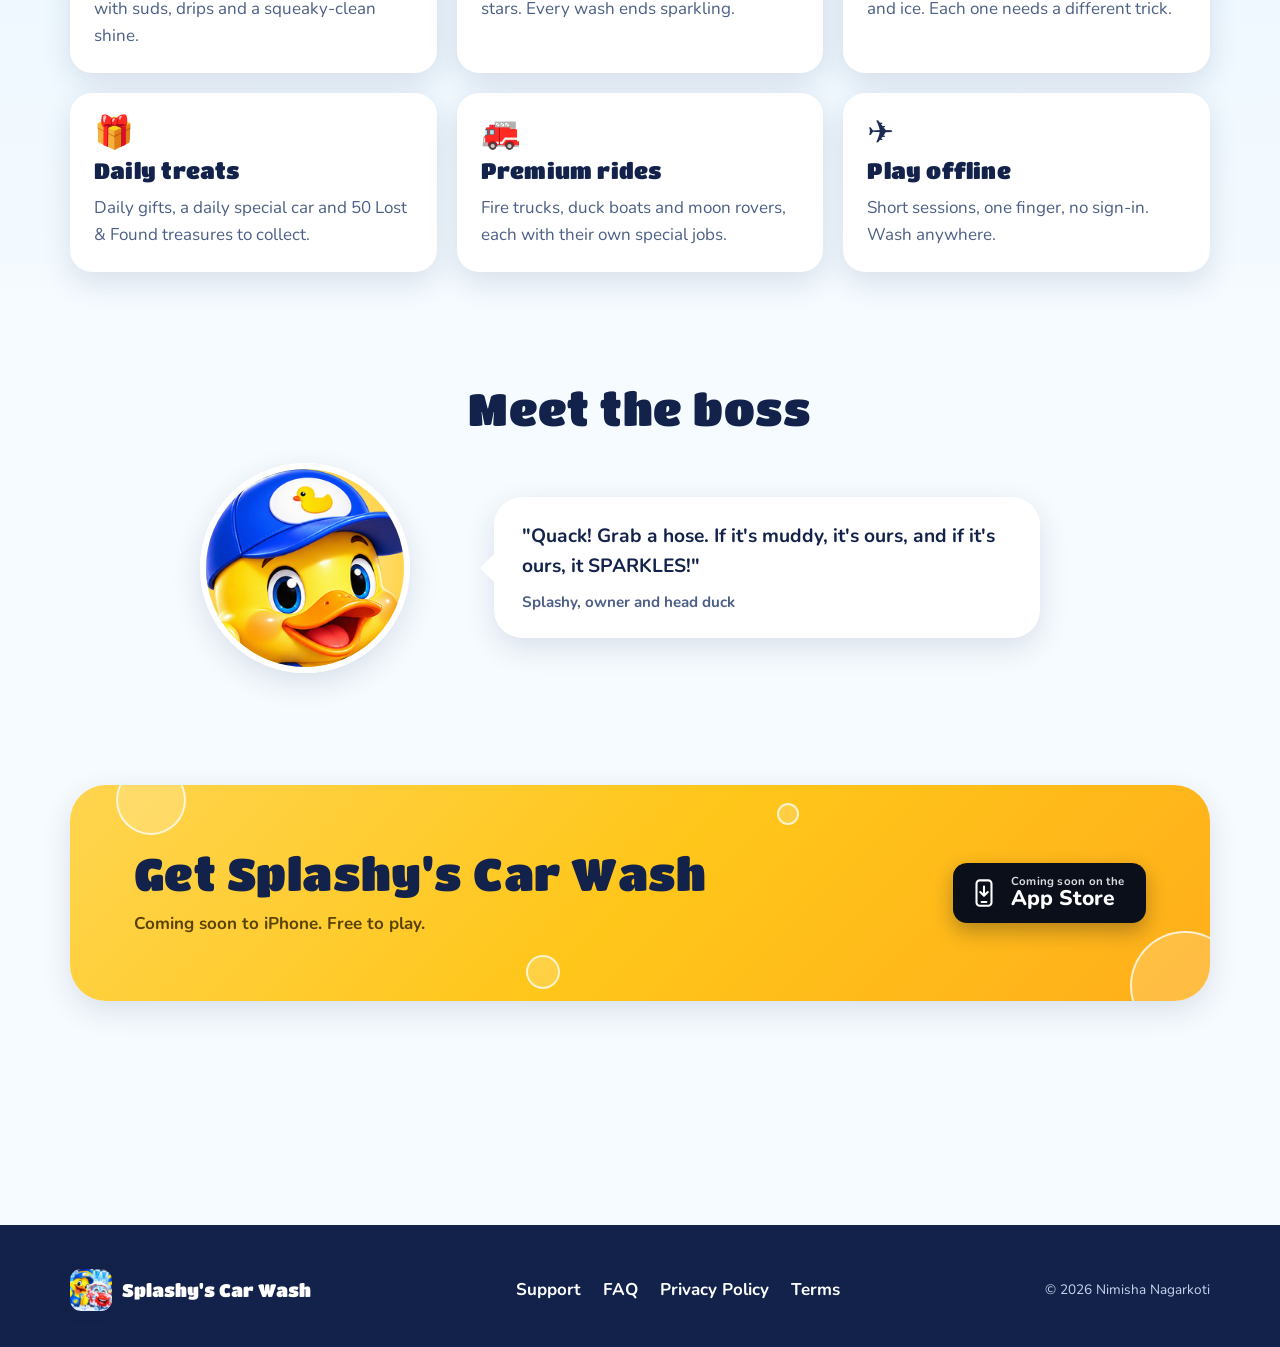
==== commit 08fffa55: "Ads-only: remove stale in-app purchase text from FAQ, privacy and terms" ====
--- a/index.html
+++ b/index.html
@@ -50,7 +50,7 @@
           </a>
           <a class="btn-ghost" href="#how">See how it plays ↓</a>
         </div>
-        <p class="meta">Free to play · iPhone · Contains ads · Optional in-app purchases</p>
+        <p class="meta">Free to play · iPhone · Contains ads · No in-app purchases</p>
       </div>
       <div class="scrub-hint" aria-hidden="true">🧽 Drag across the car to scrub it!</div>
     </section>
@@ -111,7 +111,7 @@
           <div class="feature"><div class="ico">🫧</div><h3>So satisfying</h3><p>Real dirt that comes off where you scrub, with suds, drips and a squeaky-clean shine.</p></div>
           <div class="feature"><div class="ico">⏱️</div><h3>Can't fail</h3><p>The customer's clock only changes your stars. Every wash ends sparkling.</p></div>
           <div class="feature"><div class="ico">🧩</div><h3>Tricky grime</h3><p>Tar, gum, stickers, bird mess, barnacles and ice. Each one needs a different trick.</p></div>
-          <div class="feature"><div class="ico">🎁</div><h3>Daily treats</h3><p>Daily rewards, a daily special car and a collection album to fill.</p></div>
+          <div class="feature"><div class="ico">🎁</div><h3>Daily treats</h3><p>Daily gifts, a daily special car and 50 Lost &amp; Found treasures to collect.</p></div>
           <div class="feature"><div class="ico">🚒</div><h3>Premium rides</h3><p>Fire trucks, duck boats and moon rovers, each with their own special jobs.</p></div>
           <div class="feature"><div class="ico">✈️</div><h3>Play offline</h3><p>Short sessions, one finger, no sign-in. Wash anywhere.</p></div>
         </div>
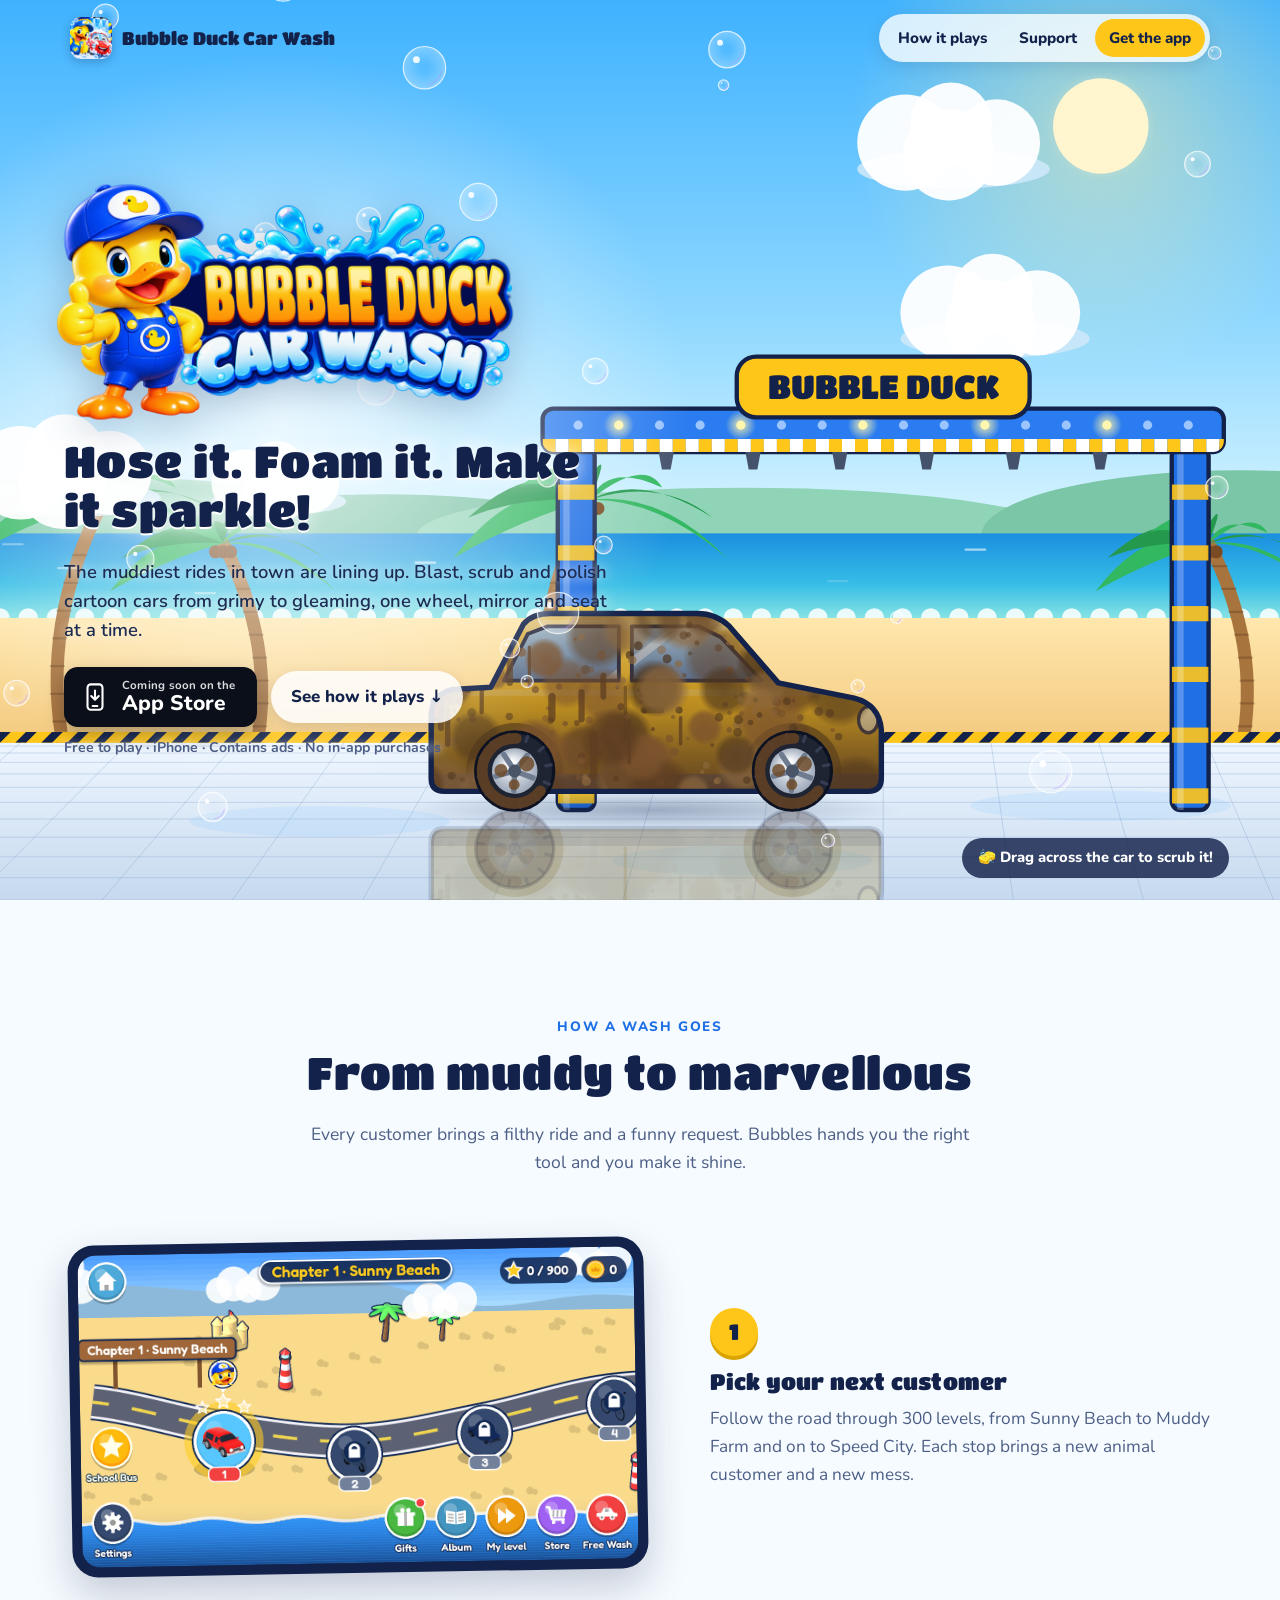
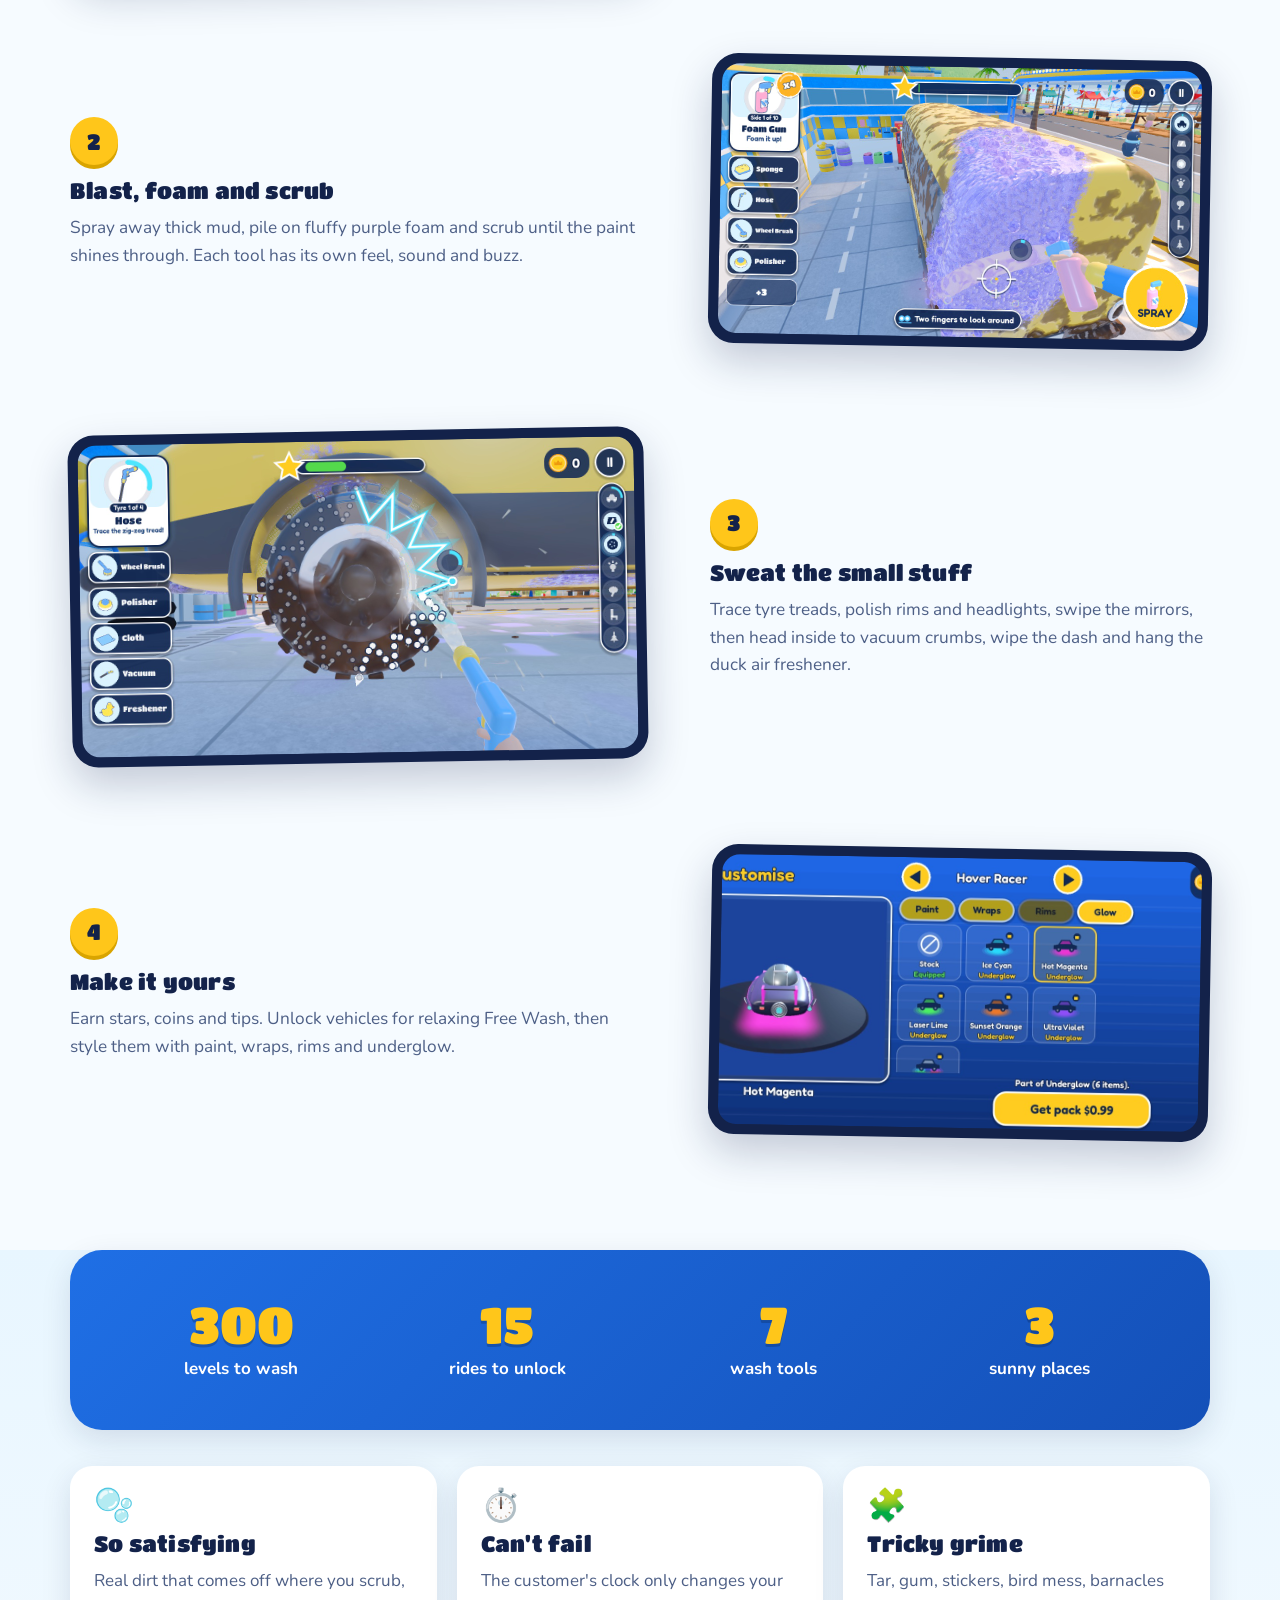
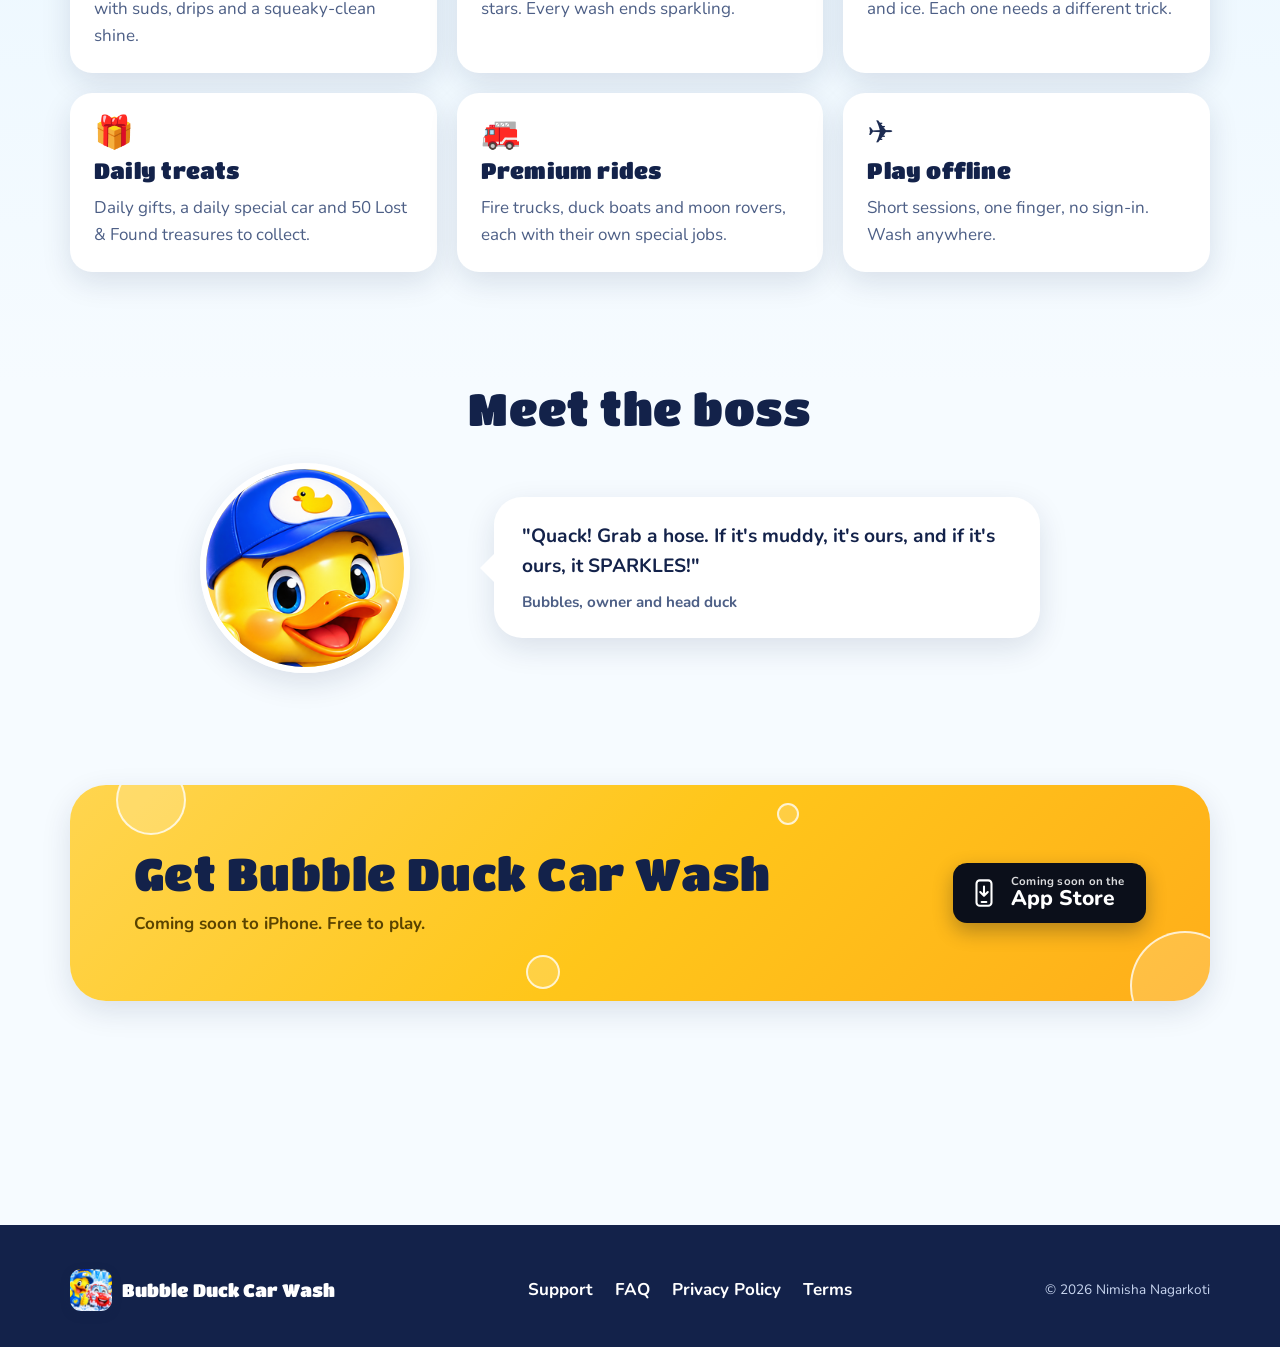
==== commit 6a4f2a48: "Rename to Bubble Duck Car Wash" ====
--- a/index.html
+++ b/index.html
@@ -3,11 +3,11 @@
 <head>
   <meta charset="utf-8">
   <meta name="viewport" content="width=device-width, initial-scale=1, viewport-fit=cover">
-  <title>Splashy's Car Wash</title>
+  <title>Bubble Duck Car Wash</title>
   <meta name="description" content="Hose, foam and scrub muddy cartoon cars until they sparkle. 300 levels, funny animal customers and a rubber-duck boss who loves a good shine. Coming soon to iPhone.">
   <meta name="theme-color" content="#3fb2ff">
   <meta property="og:type" content="website">
-  <meta property="og:title" content="Splashy's Car Wash">
+  <meta property="og:title" content="Bubble Duck Car Wash">
   <meta property="og:description" content="Hose, foam and scrub muddy cartoon cars until they sparkle. Coming soon to iPhone.">
   <meta property="og:image" content="/assets/img/shot-title.jpg">
   <meta name="twitter:card" content="summary_large_image">
@@ -24,7 +24,7 @@
 
   <header class="site-header">
     <div class="wrap">
-      <a class="brand" href="./"><img src="assets/img/app-icon-180.png" alt="" width="42" height="42"><span>Splashy's Car Wash</span></a>
+      <a class="brand" href="./"><img src="assets/img/app-icon-180.png" alt="" width="42" height="42"><span>Bubble Duck Car Wash</span></a>
       <nav class="nav" aria-label="Main">
         <a class="nav-hide-sm" href="#how">How it plays</a>
         <a href="support.html">Support</a>
@@ -38,7 +38,7 @@
     <section class="hero" aria-labelledby="hero-title">
       <canvas id="wash-scene" aria-hidden="true"></canvas>
       <div class="hero__content">
-        <img class="hero__logo" src="assets/img/logo.png" width="960" height="540" alt="Splashy's Car Wash, with Splashy the rubber duck giving a thumbs up">
+        <img class="hero__logo" src="assets/img/logo.png" width="960" height="540" alt="Bubble Duck Car Wash, with Bubbles the rubber duck giving a thumbs up">
         <h1 id="hero-title">Hose it. Foam it. Make it sparkle!</h1>
         <p class="hero__lead">The muddiest rides in town are lining up. Blast, scrub and polish cartoon cars from grimy to gleaming, one wheel, mirror and seat at a time.</p>
         <div class="cta-row">
@@ -60,11 +60,11 @@
         <div class="section-head">
           <span class="eyebrow">How a wash goes</span>
           <h2 id="how-title">From muddy to marvellous</h2>
-          <p>Every customer brings a filthy ride and a funny request. Splashy hands you the right tool and you make it shine.</p>
+          <p>Every customer brings a filthy ride and a funny request. Bubbles hands you the right tool and you make it shine.</p>
         </div>
         <div class="flow">
           <article class="step">
-            <figure class="step__shot"><img src="assets/img/shot-map.jpg" width="1280" height="720" alt="The level map: a winding beach road with level 1 unlocked and Splashy's pin" loading="lazy"></figure>
+            <figure class="step__shot"><img src="assets/img/shot-map.jpg" width="1280" height="720" alt="The level map: a winding beach road with level 1 unlocked and Bubbles' pin" loading="lazy"></figure>
             <div>
               <div class="step__num">1</div>
               <h3>Pick your next customer</h3>
@@ -122,8 +122,8 @@
       <div class="wrap">
         <h2 id="splashy-title" class="section-head" style="margin-bottom:28px">Meet the boss</h2>
         <div class="splashy">
-          <img src="assets/img/splashy.png" width="256" height="256" alt="Splashy, a yellow rubber duck in a blue cap and overalls" loading="lazy">
-          <blockquote class="bubble">"Quack! Grab a hose. If it's muddy, it's ours, and if it's ours, it SPARKLES!"<cite>Splashy, owner and head duck</cite></blockquote>
+          <img src="assets/img/splashy.png" width="256" height="256" alt="Bubbles, a yellow rubber duck in a blue cap and overalls" loading="lazy">
+          <blockquote class="bubble">"Quack! Grab a hose. If it's muddy, it's ours, and if it's ours, it SPARKLES!"<cite>Bubbles, owner and head duck</cite></blockquote>
         </div>
       </div>
     </section>
@@ -135,7 +135,7 @@
             <i style="width:70px;height:70px;left:4%;top:-20px"></i><i style="width:34px;height:34px;left:40%;bottom:12px"></i><i style="width:110px;height:110px;right:-30px;bottom:-40px"></i><i style="width:22px;height:22px;left:62%;top:18px"></i>
           </div>
           <div>
-            <h2 id="get-title">Get Splashy's Car Wash</h2>
+            <h2 id="get-title">Get Bubble Duck Car Wash</h2>
             <p>Coming soon to iPhone. Free to play.</p>
           </div>
           <!-- PLACEHOLDER: same official badge + App Store link as the hero. -->
@@ -150,7 +150,7 @@
 
   <footer class="site-footer">
     <div class="wrap">
-      <div class="brand" style="color:#fff"><img src="assets/img/app-icon-180.png" alt="" width="42" height="42"><span>Splashy's Car Wash</span></div>
+      <div class="brand" style="color:#fff"><img src="assets/img/app-icon-180.png" alt="" width="42" height="42"><span>Bubble Duck Car Wash</span></div>
       <nav class="footer-links" aria-label="Footer">
         <a href="support.html">Support</a>
         <a href="support.html#faq">FAQ</a>
--- a/assets/css/site.css
+++ b/assets/css/site.css
@@ -1,4 +1,4 @@
-/* Splashy's Car Wash: marketing + support site. Shared by index.html and support.html. */
+/* Bubble Duck Car Wash: marketing + support site. Shared by index.html and support.html. */
 
 :root {
   --navy: #13224a;
